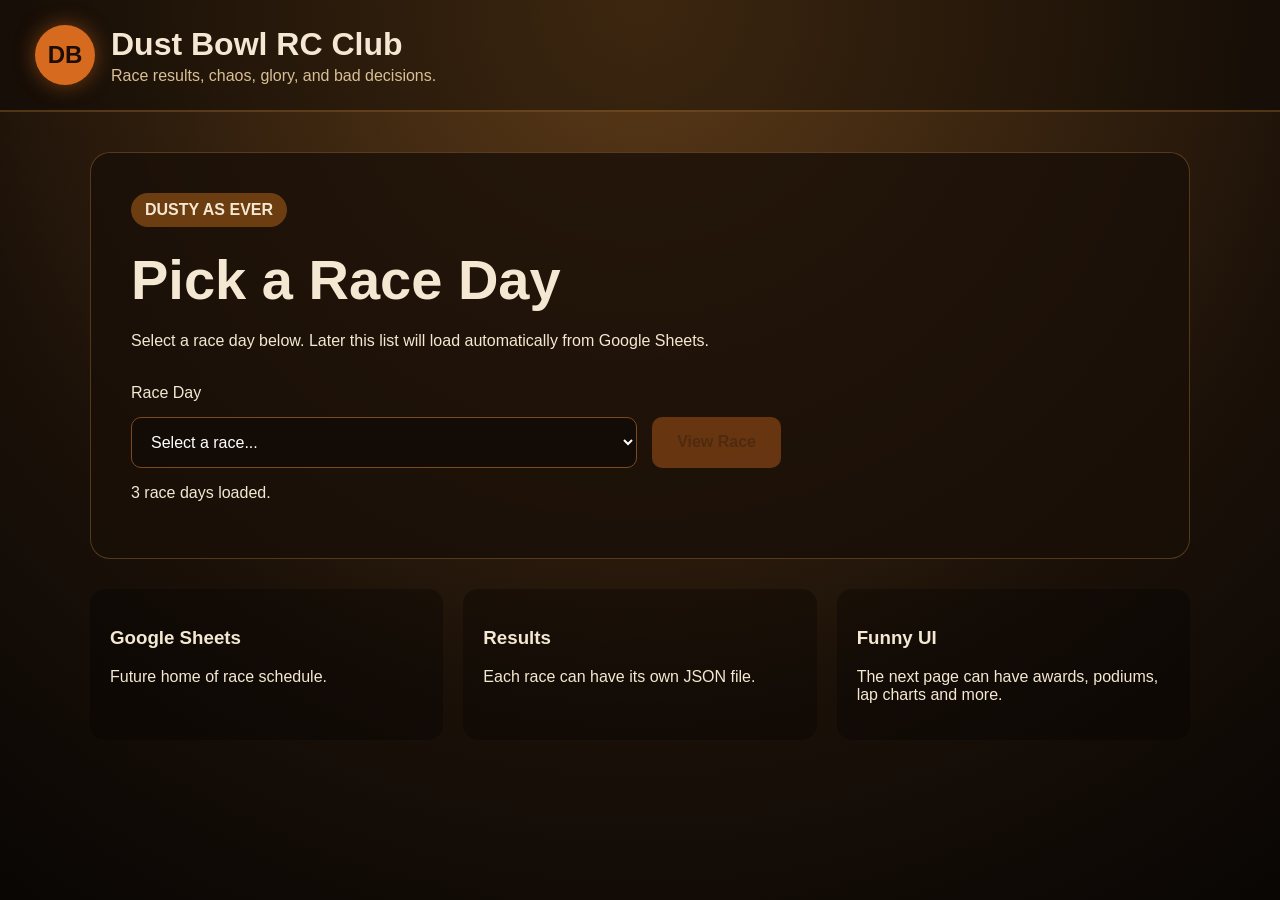
==== index.html @ 5daf16a6 "Add project files." ====
<!DOCTYPE html>
<html lang="en">
<head>
<meta charset="UTF-8">
<meta name="viewport" content="width=device-width, initial-scale=1.0">
<title>Dust Bowl RC</title>
<link rel="stylesheet" href="styles/main.css">
<link rel="stylesheet" href="styles/header.css">
<link rel="stylesheet" href="styles/index.css">
</head>
<body>
<header class="site-header">
<div class="logo-area">
<div class="logo-mark">DB</div>
<div>
<h1>Dust Bowl RC Club</h1>
<p>Race results, chaos, glory, and bad decisions.</p>
</div>
</div>
</header>

<main class="home-wrapper">
<section class="hero-card">
<div class="dust-badge">DUSTY AS EVER</div>
<h2>Pick a Race Day</h2>
<p class="hero-text">
Select a race day below. Later this list will load automatically from Google Sheets.
</p>

<div class="race-picker-box">
<label for="raceDaySelect">Race Day</label>
<select id="raceDaySelect">
<option>Loading...</option>
</select>

<button id="viewRaceBtn" disabled>View Race</button>
</div>

<p id="raceStatus" class="race-status"></p>
</section>

<section class="info-grid">
<div class="info-card">
<h3>Google Sheets</h3>
<p>Future home of race schedule.</p>
</div>

<div class="info-card">
<h3>Results</h3>
<p>Each race can have its own JSON file.</p>
</div>

<div class="info-card">
<h3>Funny UI</h3>
<p>The next page can have awards, podiums, lap charts and more.</p>
</div>
</section>
</main>

<script src="js/race-days.js"></script>
</body>
</html>
---- styles/main.css ----
*{box-sizing:border-box}
body{
margin:0;
font-family:Segoe UI,Arial,sans-serif;
background:radial-gradient(circle at top,#5d3b18,#1a1008 65%,#090604);
color:#f4e8d2;
min-height:100vh;
}
button,select{font:inherit;}
---- styles/header.css ----
.site-header{
padding:25px 35px;
background:rgba(0,0,0,.35);
border-bottom:2px solid rgba(255,170,70,.25);
}
.logo-area{display:flex;align-items:center;gap:16px;}
.logo-mark{
width:60px;height:60px;border-radius:50%;
display:grid;place-items:center;
font-size:24px;font-weight:bold;
background:#d66a1f;color:#1d0d04;
box-shadow:0 0 20px rgba(214,106,31,.5);
}
h1{margin:0;}
.site-header p{margin:4px 0 0;color:#d9bf96;}
---- styles/index.css ----
.home-wrapper{width:min(1100px,92%);margin:40px auto;}
.hero-card{
padding:40px;border-radius:20px;
background:rgba(25,15,8,.8);
border:1px solid rgba(255,180,90,.25);
}
.dust-badge{
display:inline-block;
padding:8px 14px;
background:#6d3d12;
border-radius:999px;
font-weight:bold;
}
.hero-card h2{font-size:56px;margin:20px 0 10px;}
.hero-text{max-width:700px;line-height:1.6;}
.race-picker-box{
display:grid;
grid-template-columns:1fr auto;
gap:15px;
max-width:650px;
margin-top:30px;
}
.race-picker-box label{grid-column:1/-1;}
select{
padding:15px;
border-radius:10px;
background:#120b06;
color:white;
border:1px solid #7d4a1e;
}
button{
padding:15px 25px;
border:none;
border-radius:10px;
background:#d66a1f;
font-weight:bold;
cursor:pointer;
}
button:disabled{opacity:.4;}
.info-grid{
display:grid;
grid-template-columns:repeat(3,1fr);
gap:20px;
margin-top:30px;
}
.info-card{
padding:20px;
border-radius:15px;
background:rgba(0,0,0,.3);
}
@media(max-width:800px){
.info-grid{grid-template-columns:1fr;}
.race-picker-box{grid-template-columns:1fr;}
}
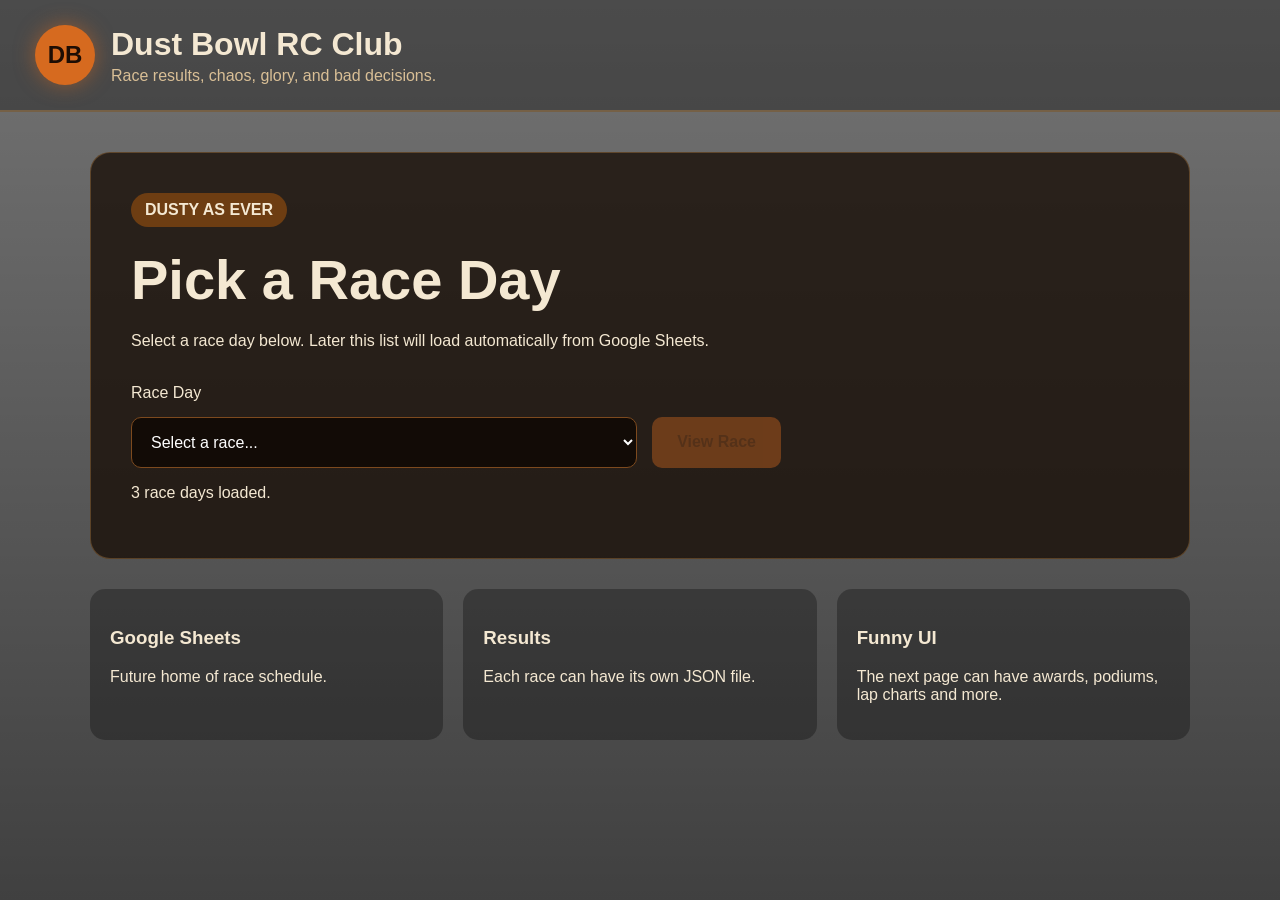
==== commit ba63c948: "LATEST" ====
--- a/index.html
+++ b/index.html
@@ -8,7 +8,7 @@
 <link rel="stylesheet" href="styles/header.css">
 <link rel="stylesheet" href="styles/index.css">
 </head>
-<body>
+<body class="home-page">
 <header class="site-header">
 <div class="logo-area">
 <div class="logo-mark">DB</div>
--- a/styles/index.css
+++ b/styles/index.css
@@ -1,3 +1,14 @@
+
+
+body.home-page {
+    background-image: linear-gradient( rgba(0,0,0,.55), rgba(0,0,0,.75) ), url("../images/dustBowlRCBackground.jpeg");
+    background-size: cover;
+    background-position: center center;
+    background-repeat: no-repeat;
+    background-attachment: fixed;
+    min-height: 100vh;
+}
+
 .home-wrapper{width:min(1100px,92%);margin:40px auto;}
 .hero-card{
 padding:40px;border-radius:20px;
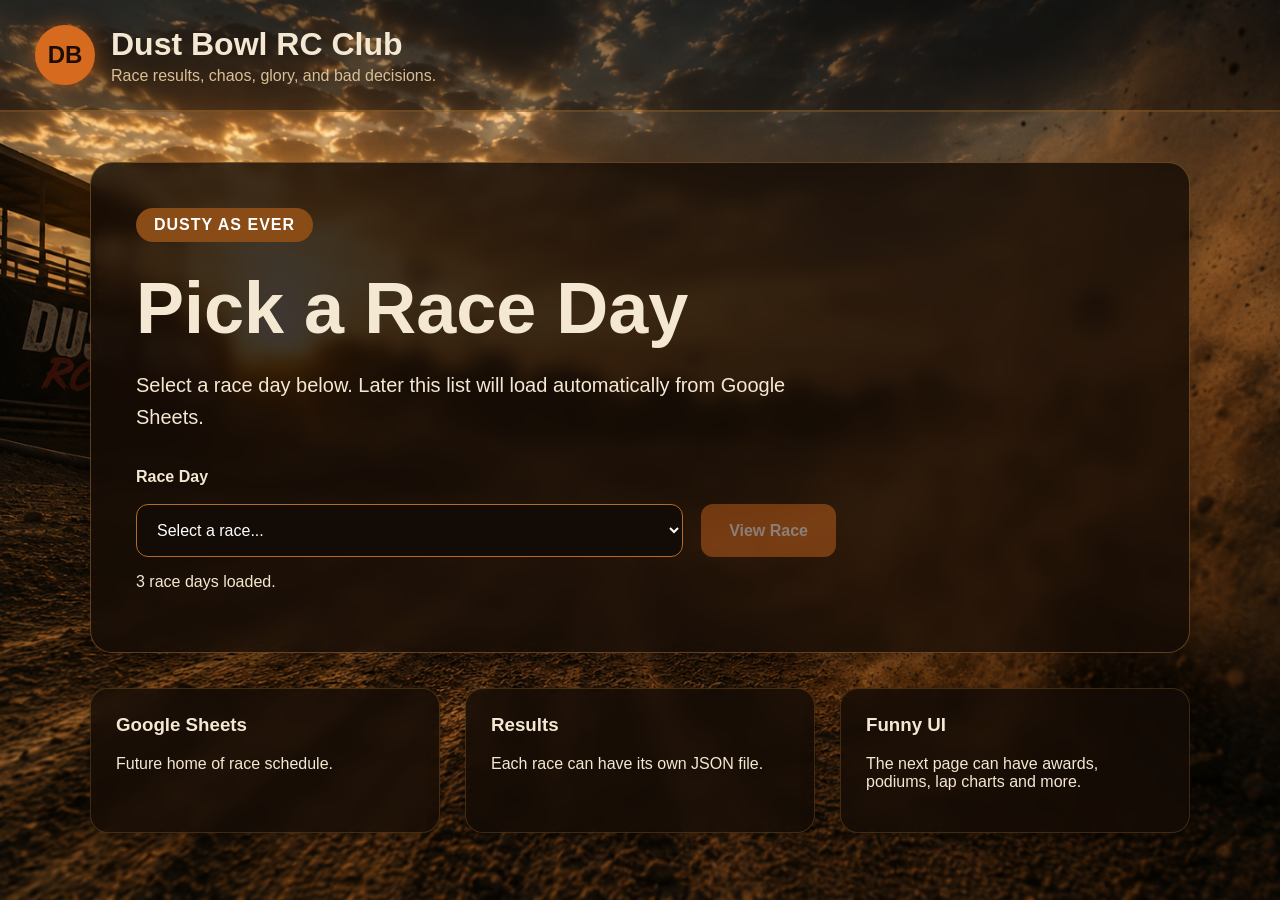
==== commit 72ae98f8: "updated background .. going to bed now... i promise.." ====
--- a/index.html
+++ b/index.html
@@ -8,55 +8,56 @@
 <link rel="stylesheet" href="styles/header.css">
 <link rel="stylesheet" href="styles/index.css">
 </head>
-<body class="home-page">
-<header class="site-header">
-<div class="logo-area">
-<div class="logo-mark">DB</div>
-<div>
-<h1>Dust Bowl RC Club</h1>
-<p>Race results, chaos, glory, and bad decisions.</p>
-</div>
-</div>
-</header>
+<body class="home-page"
+      style="background:url('images/dustBowlRCBackground.png') center center / cover no-repeat fixed;">
+    <header class="site-header">
+        <div class="logo-area">
+            <div class="logo-mark">DB</div>
+            <div>
+                <h1>Dust Bowl RC Club</h1>
+                <p>Race results, chaos, glory, and bad decisions.</p>
+            </div>
+        </div>
+    </header>
 
-<main class="home-wrapper">
-<section class="hero-card">
-<div class="dust-badge">DUSTY AS EVER</div>
-<h2>Pick a Race Day</h2>
-<p class="hero-text">
-Select a race day below. Later this list will load automatically from Google Sheets.
-</p>
+    <main class="home-wrapper">
+        <section class="hero-card">
+            <div class="dust-badge">DUSTY AS EVER</div>
+            <h2>Pick a Race Day</h2>
+            <p class="hero-text">
+                Select a race day below. Later this list will load automatically from Google Sheets.
+            </p>
 
-<div class="race-picker-box">
-<label for="raceDaySelect">Race Day</label>
-<select id="raceDaySelect">
-<option>Loading...</option>
-</select>
+            <div class="race-picker-box">
+                <label for="raceDaySelect">Race Day</label>
+                <select id="raceDaySelect">
+                    <option>Loading...</option>
+                </select>
 
-<button id="viewRaceBtn" disabled>View Race</button>
-</div>
+                <button id="viewRaceBtn" disabled>View Race</button>
+            </div>
 
-<p id="raceStatus" class="race-status"></p>
-</section>
+            <p id="raceStatus" class="race-status"></p>
+        </section>
 
-<section class="info-grid">
-<div class="info-card">
-<h3>Google Sheets</h3>
-<p>Future home of race schedule.</p>
-</div>
+        <section class="info-grid">
+            <div class="info-card">
+                <h3>Google Sheets</h3>
+                <p>Future home of race schedule.</p>
+            </div>
 
-<div class="info-card">
-<h3>Results</h3>
-<p>Each race can have its own JSON file.</p>
-</div>
+            <div class="info-card">
+                <h3>Results</h3>
+                <p>Each race can have its own JSON file.</p>
+            </div>
 
-<div class="info-card">
-<h3>Funny UI</h3>
-<p>The next page can have awards, podiums, lap charts and more.</p>
-</div>
-</section>
-</main>
+            <div class="info-card">
+                <h3>Funny UI</h3>
+                <p>The next page can have awards, podiums, lap charts and more.</p>
+            </div>
+        </section>
+    </main>
 
-<script src="js/race-days.js"></script>
+    <script src="js/race-days.js"></script>
 </body>
 </html>
--- a/styles/main.css
+++ b/styles/main.css
@@ -1,9 +1,77 @@
-*{box-sizing:border-box}
-body{
-margin:0;
-font-family:Segoe UI,Arial,sans-serif;
-background:radial-gradient(circle at top,#5d3b18,#1a1008 65%,#090604);
-color:#f4e8d2;
-min-height:100vh;
+/* ==========================================================
+   GLOBAL STYLES
+========================================================== */
+
+*,
+*::before,
+*::after {
+    box-sizing: border-box;
 }
-button,select{font:inherit;}+
+html {
+    height: 100%;
+}
+
+body {
+    margin: 0;
+    min-height: 100vh;
+    font-family: "Segoe UI", Arial, Helvetica, sans-serif;
+    color: #f4e8d2;
+    background: #120b06;
+    overflow-x: hidden;
+}
+
+
+/* ==========================================================
+   LINKS
+========================================================== */
+
+a {
+    color: inherit;
+    text-decoration: none;
+}
+
+
+/* ==========================================================
+   FORM CONTROLS
+========================================================== */
+
+button,
+select,
+input,
+textarea {
+    font: inherit;
+}
+
+
+/* ==========================================================
+   IMAGES
+========================================================== */
+
+img {
+    max-width: 100%;
+    display: block;
+}
+
+
+/* ==========================================================
+   HEADINGS
+========================================================== */
+
+h1,
+h2,
+h3,
+h4,
+h5,
+h6 {
+    margin-top: 0;
+}
+
+
+/* ==========================================================
+   SMOOTH SCROLL
+========================================================== */
+
+html {
+    scroll-behavior: smooth;
+}
--- a/styles/index.css
+++ b/styles/index.css
@@ -1,7 +1,10 @@
-
+/* ==========================================================
+   HOME PAGE
+========================================================== */
 
 body.home-page {
-    background-image: linear-gradient( rgba(0,0,0,.55), rgba(0,0,0,.75) ), url("../images/dustBowlRCBackground.jpeg");
+    margin: 0;
+    background: linear-gradient( rgba(0,0,0,.45), rgba(0,0,0,.70) ), url("../images/dustBowlRCBackground.png");
     background-size: cover;
     background-position: center center;
     background-repeat: no-repeat;
@@ -9,57 +12,158 @@
     min-height: 100vh;
 }
 
-.home-wrapper{width:min(1100px,92%);margin:40px auto;}
-.hero-card{
-padding:40px;border-radius:20px;
-background:rgba(25,15,8,.8);
-border:1px solid rgba(255,180,90,.25);
+
+/* ==========================================================
+   MAIN LAYOUT
+========================================================== */
+
+.home-wrapper {
+    width: min(1100px,92%);
+    margin: 50px auto;
 }
-.dust-badge{
-display:inline-block;
-padding:8px 14px;
-background:#6d3d12;
-border-radius:999px;
-font-weight:bold;
+
+
+/* ==========================================================
+   HERO CARD
+========================================================== */
+
+.hero-card {
+    padding: 45px;
+    border-radius: 22px;
+    background: rgba(20,12,6,.82);
+    backdrop-filter: blur(8px);
+    border: 1px solid rgba(255,180,90,.30);
+    box-shadow: 0 20px 45px rgba(0,0,0,.45);
 }
-.hero-card h2{font-size:56px;margin:20px 0 10px;}
-.hero-text{max-width:700px;line-height:1.6;}
-.race-picker-box{
-display:grid;
-grid-template-columns:1fr auto;
-gap:15px;
-max-width:650px;
-margin-top:30px;
+
+
+.dust-badge {
+    display: inline-block;
+    padding: 8px 18px;
+    border-radius: 999px;
+    background: #8a4c16;
+    color: white;
+    font-weight: bold;
+    letter-spacing: 1px;
 }
-.race-picker-box label{grid-column:1/-1;}
-select{
-padding:15px;
-border-radius:10px;
-background:#120b06;
-color:white;
-border:1px solid #7d4a1e;
+
+
+.hero-card h2 {
+    font-size: clamp(42px,7vw,72px);
+    margin: 25px 0 15px;
 }
-button{
-padding:15px 25px;
-border:none;
-border-radius:10px;
-background:#d66a1f;
-font-weight:bold;
-cursor:pointer;
+
+
+.hero-text {
+    max-width: 700px;
+    line-height: 1.6;
+    font-size: 20px;
 }
-button:disabled{opacity:.4;}
-.info-grid{
-display:grid;
-grid-template-columns:repeat(3,1fr);
-gap:20px;
-margin-top:30px;
+
+
+/* ==========================================================
+   RACE PICKER
+========================================================== */
+
+.race-picker-box {
+    display: grid;
+    grid-template-columns: 1fr auto;
+    gap: 18px;
+    max-width: 700px;
+    margin-top: 35px;
 }
-.info-card{
-padding:20px;
-border-radius:15px;
-background:rgba(0,0,0,.3);
+
+
+    .race-picker-box label {
+        grid-column: 1/-1;
+        font-weight: bold;
+    }
+
+
+select {
+    padding: 16px;
+    border-radius: 12px;
+    background: #120b06;
+    color: white;
+    border: 1px solid #b56a27;
 }
-@media(max-width:800px){
-.info-grid{grid-template-columns:1fr;}
-.race-picker-box{grid-template-columns:1fr;}
-}+
+
+button {
+    padding: 16px 28px;
+    border: none;
+    border-radius: 12px;
+    background: #d66a1f;
+    color: white;
+    font-weight: bold;
+    cursor: pointer;
+    transition: .25s;
+}
+
+
+    button:hover {
+        background: #f2872d;
+    }
+
+
+    button:disabled {
+        opacity: .45;
+        cursor: not-allowed;
+    }
+
+
+/* ==========================================================
+   INFO CARDS
+========================================================== */
+
+.info-grid {
+    display: grid;
+    grid-template-columns: repeat(3,1fr);
+    gap: 25px;
+    margin-top: 35px;
+}
+
+
+.info-card {
+    padding: 25px;
+    border-radius: 18px;
+    background: rgba(20,12,6,.82);
+    backdrop-filter: blur(8px);
+    border: 1px solid rgba(255,180,90,.18);
+    box-shadow: 0 15px 35px rgba(0,0,0,.35);
+}
+
+
+    .info-card h3 {
+        margin-top: 0;
+    }
+
+
+/* ==========================================================
+   MOBILE
+========================================================== */
+
+@media (max-width:900px) {
+
+    body.home-page {
+        background-attachment: scroll;
+        background-position: center center;
+    }
+
+    .home-wrapper {
+        width: 95%;
+        margin: 25px auto;
+    }
+
+    .hero-card {
+        padding: 25px;
+    }
+
+    .race-picker-box {
+        grid-template-columns: 1fr;
+    }
+
+    .info-grid {
+        grid-template-columns: 1fr;
+    }
+}
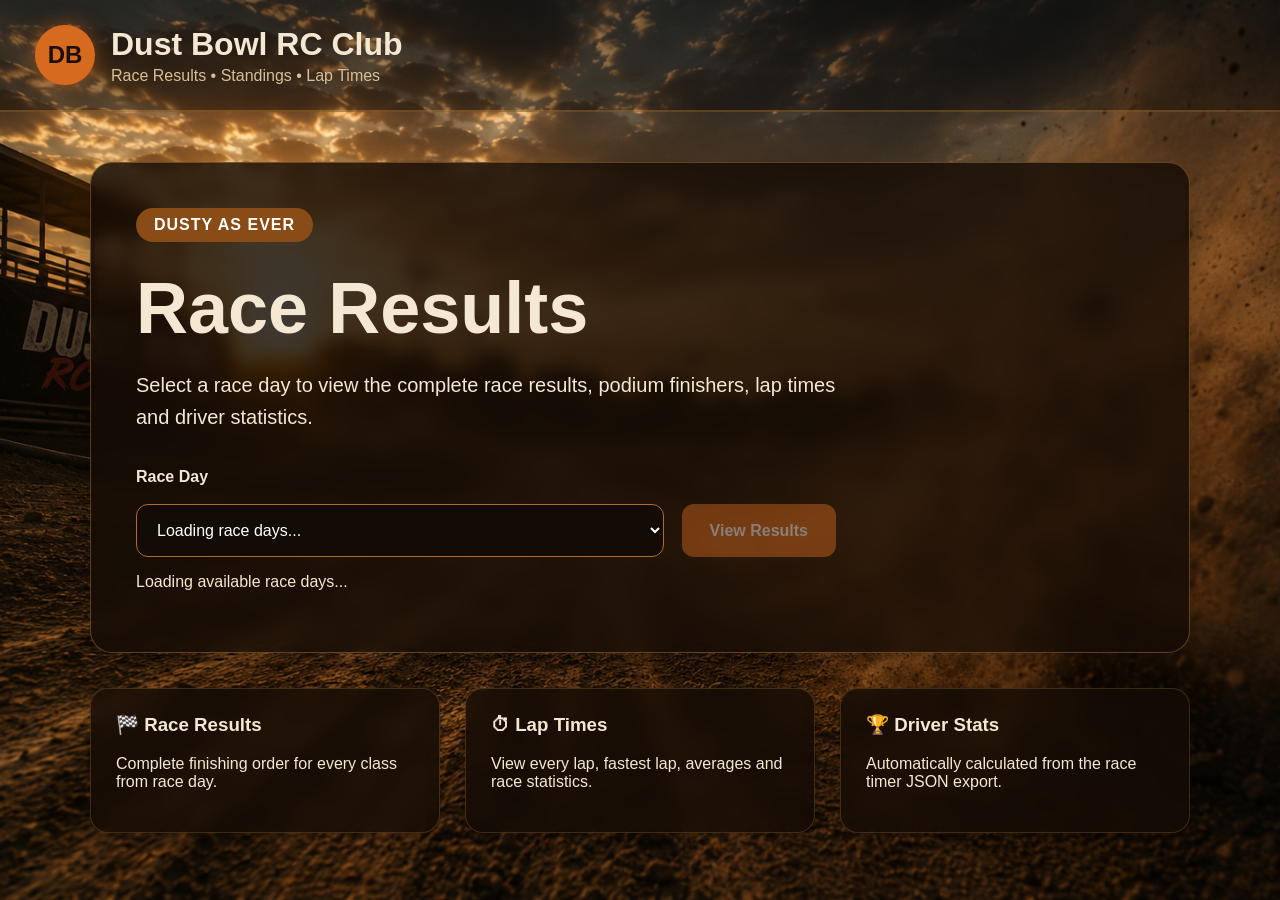
==== commit 119603fa: "latest" ====
--- a/index.html
+++ b/index.html
@@ -1,63 +1,143 @@
 <!DOCTYPE html>
 <html lang="en">
+
 <head>
-<meta charset="UTF-8">
-<meta name="viewport" content="width=device-width, initial-scale=1.0">
-<title>Dust Bowl RC</title>
-<link rel="stylesheet" href="styles/main.css">
-<link rel="stylesheet" href="styles/header.css">
-<link rel="stylesheet" href="styles/index.css">
+
+    <meta charset="UTF-8">
+    <meta name="viewport" content="width=device-width, initial-scale=1.0">
+
+    <title>Dust Bowl RC Club</title>
+
+    <link rel="stylesheet" href="styles/main.css">
+    <link rel="stylesheet" href="styles/header.css">
+    <link rel="stylesheet" href="styles/index.css">
+
 </head>
+
 <body class="home-page"
       style="background:url('images/dustBowlRCBackground.png') center center / cover no-repeat fixed;">
+
     <header class="site-header">
+
         <div class="logo-area">
+
             <div class="logo-mark">DB</div>
+
             <div>
+
                 <h1>Dust Bowl RC Club</h1>
-                <p>Race results, chaos, glory, and bad decisions.</p>
+
+                <p>
+                    Race Results • Standings • Lap Times
+                </p>
+
             </div>
+
         </div>
+
     </header>
 
     <main class="home-wrapper">
+
         <section class="hero-card">
-            <div class="dust-badge">DUSTY AS EVER</div>
-            <h2>Pick a Race Day</h2>
+
+            <div class="dust-badge">
+                DUSTY AS EVER
+            </div>
+
+            <h2>
+                Race Results
+            </h2>
+
             <p class="hero-text">
-                Select a race day below. Later this list will load automatically from Google Sheets.
+
+                Select a race day to view the complete race results,
+                podium finishers, lap times and driver statistics.
+
             </p>
 
             <div class="race-picker-box">
-                <label for="raceDaySelect">Race Day</label>
+
+                <label for="raceDaySelect">
+
+                    Race Day
+
+                </label>
+
                 <select id="raceDaySelect">
-                    <option>Loading...</option>
+
+                    <option value="">
+                        Loading race days...
+                    </option>
+
                 </select>
 
-                <button id="viewRaceBtn" disabled>View Race</button>
+                <button id="viewRaceBtn" disabled>
+
+                    View Results
+
+                </button>
+
             </div>
 
-            <p id="raceStatus" class="race-status"></p>
+            <p id="raceStatus" class="race-status">
+
+                Loading available race days...
+
+            </p>
+
         </section>
 
         <section class="info-grid">
+
             <div class="info-card">
-                <h3>Google Sheets</h3>
-                <p>Future home of race schedule.</p>
+
+                <h3>
+                    🏁 Race Results
+                </h3>
+
+                <p>
+
+                    Complete finishing order for every class from race day.
+
+                </p>
+
             </div>
 
             <div class="info-card">
-                <h3>Results</h3>
-                <p>Each race can have its own JSON file.</p>
+
+                <h3>
+                    ⏱ Lap Times
+                </h3>
+
+                <p>
+
+                    View every lap, fastest lap, averages and race statistics.
+
+                </p>
+
             </div>
 
             <div class="info-card">
-                <h3>Funny UI</h3>
-                <p>The next page can have awards, podiums, lap charts and more.</p>
+
+                <h3>
+                    🏆 Driver Stats
+                </h3>
+
+                <p>
+
+                    Automatically calculated from the race timer JSON export.
+
+                </p>
+
             </div>
+
         </section>
+
     </main>
 
     <script src="js/race-days.js"></script>
+
 </body>
+
 </html>
